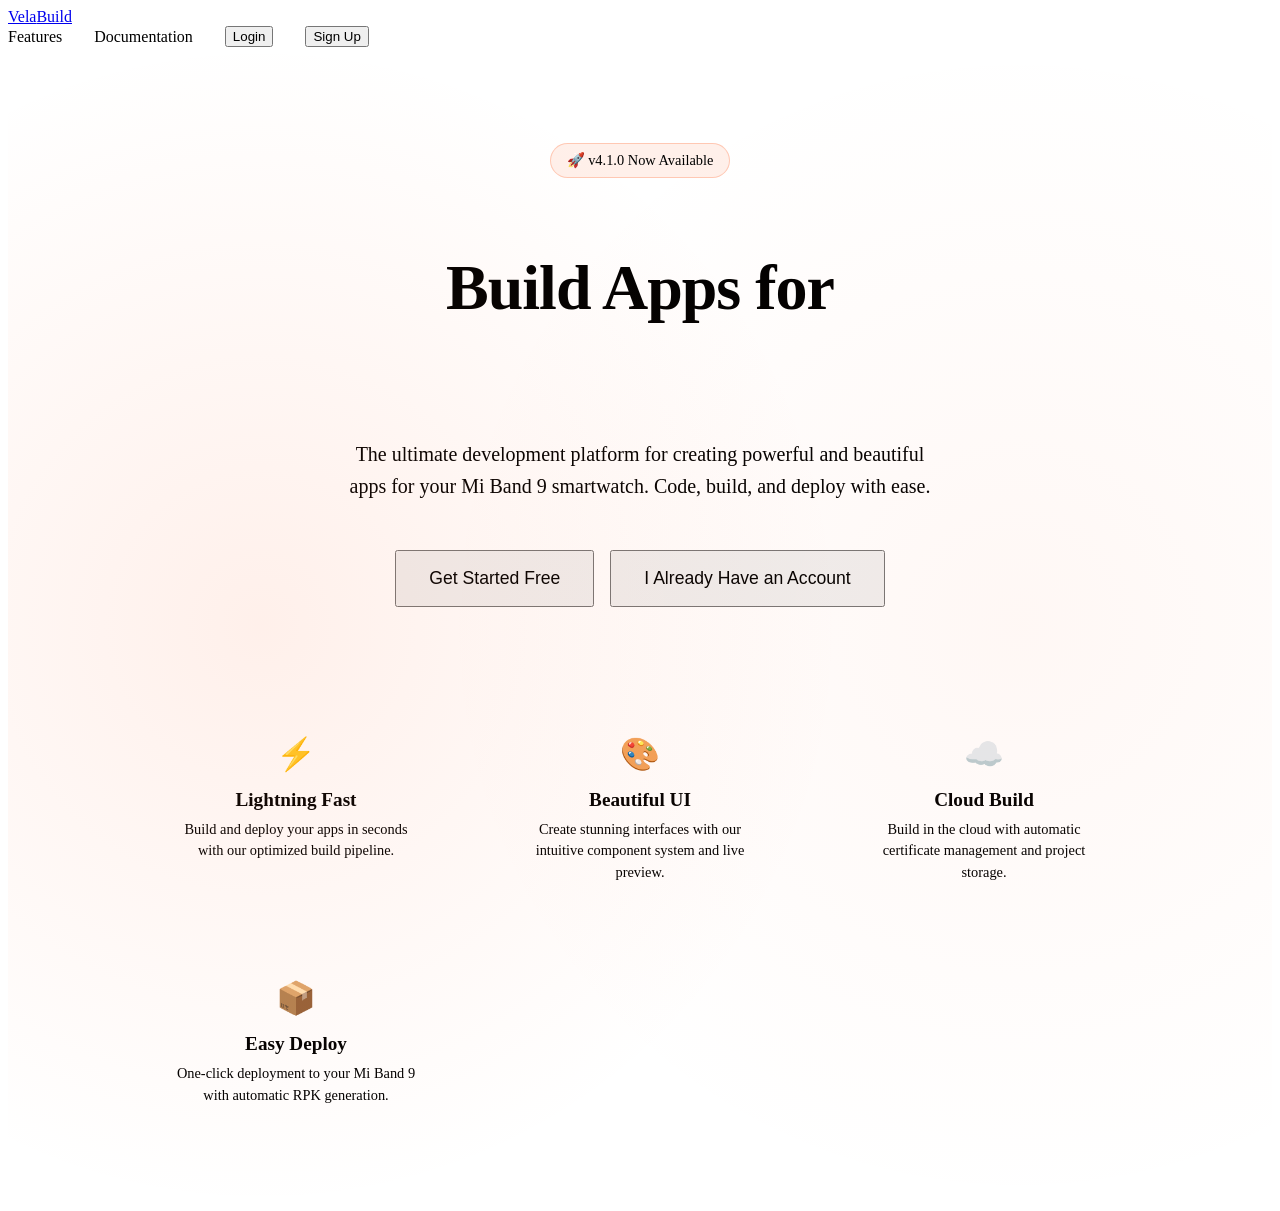
==== index.html @ e96141e5 "Add files via upload" ====
<!DOCTYPE html>
<html lang="en">
<head>
    <meta charset="UTF-8">
    <meta name="viewport" content="width=device-width, initial-scale=1.0">
    <title>VelaBuild - Mi Band 9 Development Platform</title>
    <link rel="stylesheet" href="css/style.css">
    <style>
        .landing-page {
            display: flex;
            flex-direction: column;
            min-height: 100vh;
        }

        .hero {
            flex: 1;
            display: flex;
            flex-direction: column;
            justify-content: center;
            align-items: center;
            text-align: center;
            padding: 6rem 5% 4rem;
            position: relative;
            overflow: hidden;
        }

        .hero::before {
            content: '';
            position: absolute;
            top: 0;
            left: 0;
            right: 0;
            bottom: 0;
            background: 
                radial-gradient(circle at 20% 50%, rgba(255, 107, 53, 0.1) 0%, transparent 50%),
                radial-gradient(circle at 80% 50%, rgba(255, 107, 53, 0.05) 0%, transparent 50%);
            pointer-events: none;
        }

        .hero-badge {
            background: rgba(255, 107, 53, 0.1);
            color: var(--primary);
            padding: 0.5rem 1rem;
            border-radius: 20px;
            font-size: 0.9rem;
            margin-bottom: 2rem;
            border: 1px solid rgba(255, 107, 53, 0.3);
        }

        .hero-title {
            font-size: 4rem;
            font-weight: bold;
            margin-bottom: 1.5rem;
            line-height: 1.1;
            letter-spacing: -1px;
        }

        .hero-title .highlight {
            background: var(--gradient-primary);
            -webkit-background-clip: text;
            -webkit-text-fill-color: transparent;
            background-clip: text;
        }

        .hero-subtitle {
            font-size: 1.25rem;
            color: var(--text-secondary);
            max-width: 600px;
            margin-bottom: 3rem;
            line-height: 1.6;
        }

        .hero-actions {
            display: flex;
            gap: 1rem;
            margin-bottom: 4rem;
        }

        .features {
            display: grid;
            grid-template-columns: repeat(auto-fit, minmax(250px, 1fr));
            gap: 2rem;
            max-width: 1000px;
            width: 100%;
            margin-top: 2rem;
        }

        .feature-card {
            background: var(--bg-card);
            padding: 2rem;
            border-radius: 12px;
            border: 1px solid var(--border);
            transition: all 0.3s;
        }

        .feature-card:hover {
            transform: translateY(-5px);
            border-color: var(--primary);
            box-shadow: var(--shadow-lg);
        }

        .feature-icon {
            font-size: 2rem;
            margin-bottom: 1rem;
        }

        .feature-title {
            font-size: 1.2rem;
            font-weight: 600;
            margin-bottom: 0.5rem;
        }

        .feature-description {
            color: var(--text-secondary);
            font-size: 0.9rem;
            line-height: 1.5;
        }

        .login-page {
            display: none;
            min-height: 100vh;
            justify-content: center;
            align-items: center;
            padding: 2rem;
            position: relative;
        }

        .login-page.active {
            display: flex;
        }

        .login-container {
            background: var(--bg-card);
            padding: 3rem;
            border-radius: var(--radius-xl);
            width: 100%;
            max-width: 400px;
            border: 1px solid var(--border);
            box-shadow: var(--shadow-xl);
        }

        .login-header {
            text-align: center;
            margin-bottom: 2rem;
        }

        .login-logo {
            font-size: 2.5rem;
            font-weight: bold;
            color: var(--primary);
            margin-bottom: 0.5rem;
        }

        .login-subtitle {
            color: var(--text-secondary);
            margin-top: 0.5rem;
        }

        .form-checkbox {
            display: flex;
            align-items: center;
            gap: 0.5rem;
            margin-bottom: 1.5rem;
            color: var(--text-secondary);
            font-size: 0.9rem;
        }

        .form-checkbox input[type="checkbox"] {
            accent-color: var(--primary);
        }

        .btn-login {
            width: 100%;
            padding: 0.875rem;
            background: var(--gradient-primary);
            color: white;
            border: none;
            border-radius: var(--radius-md);
            font-size: 1rem;
            font-weight: 600;
            cursor: pointer;
            transition: all 0.3s;
        }

        .btn-login:hover {
            transform: translateY(-2px);
            box-shadow: 0 6px 20px rgba(255, 107, 53, 0.4);
        }

        .login-footer {
            text-align: center;
            margin-top: 1.5rem;
            color: var(--text-secondary);
            font-size: 0.9rem;
        }

        .login-footer a {
            color: var(--primary);
            text-decoration: none;
            font-weight: 500;
        }

        .login-footer a:hover {
            text-decoration: underline;
        }

        .error-message {
            background: rgba(244, 67, 54, 0.1);
            color: var(--error);
            padding: 0.75rem;
            border-radius: var(--radius-md);
            margin-bottom: 1rem;
            font-size: 0.9rem;
            display: none;
        }

        .error-message.show {
            display: block;
        }

        .back-to-home {
            position: absolute;
            top: 2rem;
            left: 2rem;
            color: var(--text-secondary);
            text-decoration: none;
            display: flex;
            align-items: center;
            gap: 0.5rem;
            transition: color 0.3s;
        }

        .back-to-home:hover {
            color: var(--text-primary);
        }

        @media (max-width: 768px) {
            .hero-title {
                font-size: 2.5rem;
            }
            
            .hero-subtitle {
                font-size: 1rem;
            }
            
            .features {
                grid-template-columns: 1fr;
            }
            
            .login-container {
                padding: 2rem;
            }
        }
    </style>
</head>
<body>
    <!-- Landing Page -->
    <div id="landingPage" class="landing-page">
        <nav class="navbar">
            <a href="/" class="logo">Vela<span>Build</span></a>
            <div style="display: flex; gap: 2rem; align-items: center;">
                <a href="#features" style="color: var(--text-secondary); text-decoration: none;">Features</a>
                <a href="#" style="color: var(--text-secondary); text-decoration: none;">Documentation</a>
                <button class="btn btn-outline" onclick="showLogin()">Login</button>
                <button class="btn btn-primary" onclick="showSignup()">Sign Up</button>
            </div>
        </nav>

        <div class="hero">
            <div class="hero-badge">🚀 v4.1.0 Now Available</div>
            <h1 class="hero-title">
                Build Apps for<br/>
                <span class="highlight">Mi Band 9</span>
            </h1>
            <p class="hero-subtitle">
                The ultimate development platform for creating powerful and beautiful apps 
                for your Mi Band 9 smartwatch. Code, build, and deploy with ease.
            </p>
            <div class="hero-actions">
                <button class="btn btn-primary" onclick="showSignup()" style="font-size: 1.1rem; padding: 1rem 2rem;">
                    Get Started Free
                </button>
                <button class="btn btn-outline" onclick="showLogin()" style="font-size: 1.1rem; padding: 1rem 2rem;">
                    I Already Have an Account
                </button>
            </div>

            <div class="features" id="features">
                <div class="feature-card">
                    <div class="feature-icon">⚡</div>
                    <div class="feature-title">Lightning Fast</div>
                    <div class="feature-description">
                        Build and deploy your apps in seconds with our optimized build pipeline.
                    </div>
                </div>
                <div class="feature-card">
                    <div class="feature-icon">🎨</div>
                    <div class="feature-title">Beautiful UI</div>
                    <div class="feature-description">
                        Create stunning interfaces with our intuitive component system and live preview.
                    </div>
                </div>
                <div class="feature-card">
                    <div class="feature-icon">☁️</div>
                    <div class="feature-title">Cloud Build</div>
                    <div class="feature-description">
                        Build in the cloud with automatic certificate management and project storage.
                    </div>
                </div>
                <div class="feature-card">
                    <div class="feature-icon">📦</div>
                    <div class="feature-title">Easy Deploy</div>
                    <div class="feature-description">
                        One-click deployment to your Mi Band 9 with automatic RPK generation.
                    </div>
                </div>
            </div>
        </div>
    </div>

    <!-- Login Page -->
    <div id="loginPage" class="login-page">
        <a href="#" class="back-to-home" onclick="showLanding()">
            ← Back to Home
        </a>
        
        <div class="login-container fade-in">
            <div class="login-header">
                <div class="login-logo">Vela<span style="color: white;">Build</span></div>
                <p class="login-subtitle" id="loginSubtitle">Welcome back! Please login to continue.</p>
            </div>

            <div class="error-message" id="errorMessage"></div>

            <form id="loginForm" onsubmit="handleAuth(event)">
                <div class="form-group">
                    <label class="form-label" for="username">Username</label>
                    <input type="text" id="username" class="form-input" placeholder="Enter your username" required>
                </div>

                <div class="form-group">
                    <label class="form-label" for="password">Password</label>
                    <input type="password" id="password" class="form-input" placeholder="Enter your password" required>
                </div>

                <div class="form-checkbox">
                    <input type="checkbox" id="rememberMe">
                    <label for="rememberMe">Remember me</label>
                </div>

                <button type="submit" class="btn-login" id="authButton">
                    Login
                </button>
            </form>

            <div class="login-footer">
                <p id="loginFooter">Don't have an account? <a href="#" onclick="showSignup()">Sign up</a></p>
            </div>
        </div>
    </div>

    <script src="js/auth.js"></script>
    <script>
        let isLoginMode = true;

        function showLogin() {
            isLoginMode = true;
            document.getElementById('landingPage').style.display = 'none';
            document.getElementById('loginPage').classList.add('active');
            document.getElementById('loginSubtitle').textContent = 'Welcome back! Please login to continue.';
            document.getElementById('loginFooter').innerHTML = 'Don\'t have an account? <a href="#" onclick="showSignup()">Sign up</a>';
            document.getElementById('authButton').textContent = 'Login';
            clearError();
        }

        function showSignup() {
            isLoginMode = false;
            document.getElementById('landingPage').style.display = 'none';
            document.getElementById('loginPage').classList.add('active');
            document.getElementById('loginSubtitle').textContent = 'Create your account to get started.';
            document.getElementById('loginFooter').innerHTML = 'Already have an account? <a href="#" onclick="showLogin()">Login</a>';
            document.getElementById('authButton').textContent = 'Sign Up';
            clearError();
        }

        function showLanding() {
            document.getElementById('loginPage').classList.remove('active');
            document.getElementById('landingPage').style.display = 'flex';
        }

        function showError(message) {
            const errorElement = document.getElementById('errorMessage');
            errorElement.textContent = message;
            errorElement.classList.add('show');
        }

        function clearError() {
            const errorElement = document.getElementById('errorMessage');
            errorElement.textContent = '';
            errorElement.classList.remove('show');
        }

        async function handleAuth(event) {
            event.preventDefault();
            clearError();
            
            const username = document.getElementById('username').value;
            const password = document.getElementById('password').value;
            const rememberMe = document.getElementById('rememberMe').checked;
            
            if (!username || !password) {
                showError('Please fill in all fields');
                return;
            }
            
            if (!isLoginMode) {
                if (username.length < 3) {
                    showError('Username must be at least 3 characters');
                    return;
                }
                
                const passwordError = auth.validatePassword(password);
                if (passwordError) {
                    showError(passwordError);
                    return;
                }
            }
            
            const button = document.getElementById('authButton');
            button.innerHTML = '<span class="spinner"></span>';
            button.disabled = true;
            
            try {
                const result = isLoginMode 
                    ? await auth.login(username, password)
                    : await auth.signup(username, password);
                
                if (result.success) {
                    auth.saveSession(username, password, rememberMe);
                    showError(isLoginMode ? 'Login successful! Redirecting...' : 'Account created! Redirecting...');
                    setTimeout(() => {
                        window.location.href = 'dashboard.html';
                    }, 1000);
                } else {
                    showError(result.error || 'Authentication failed');
                }
            } catch (error) {
                showError('Network error. Please try again.');
            } finally {
                button.innerHTML = isLoginMode ? 'Login' : 'Sign Up';
                button.disabled = false;
            }
        }

        // Check for existing session
        document.addEventListener('DOMContentLoaded', () => {
            if (auth.isLoggedIn()) {
                window.location.href = 'dashboard.html';
            }
        });
    </script>
</body>
</html>
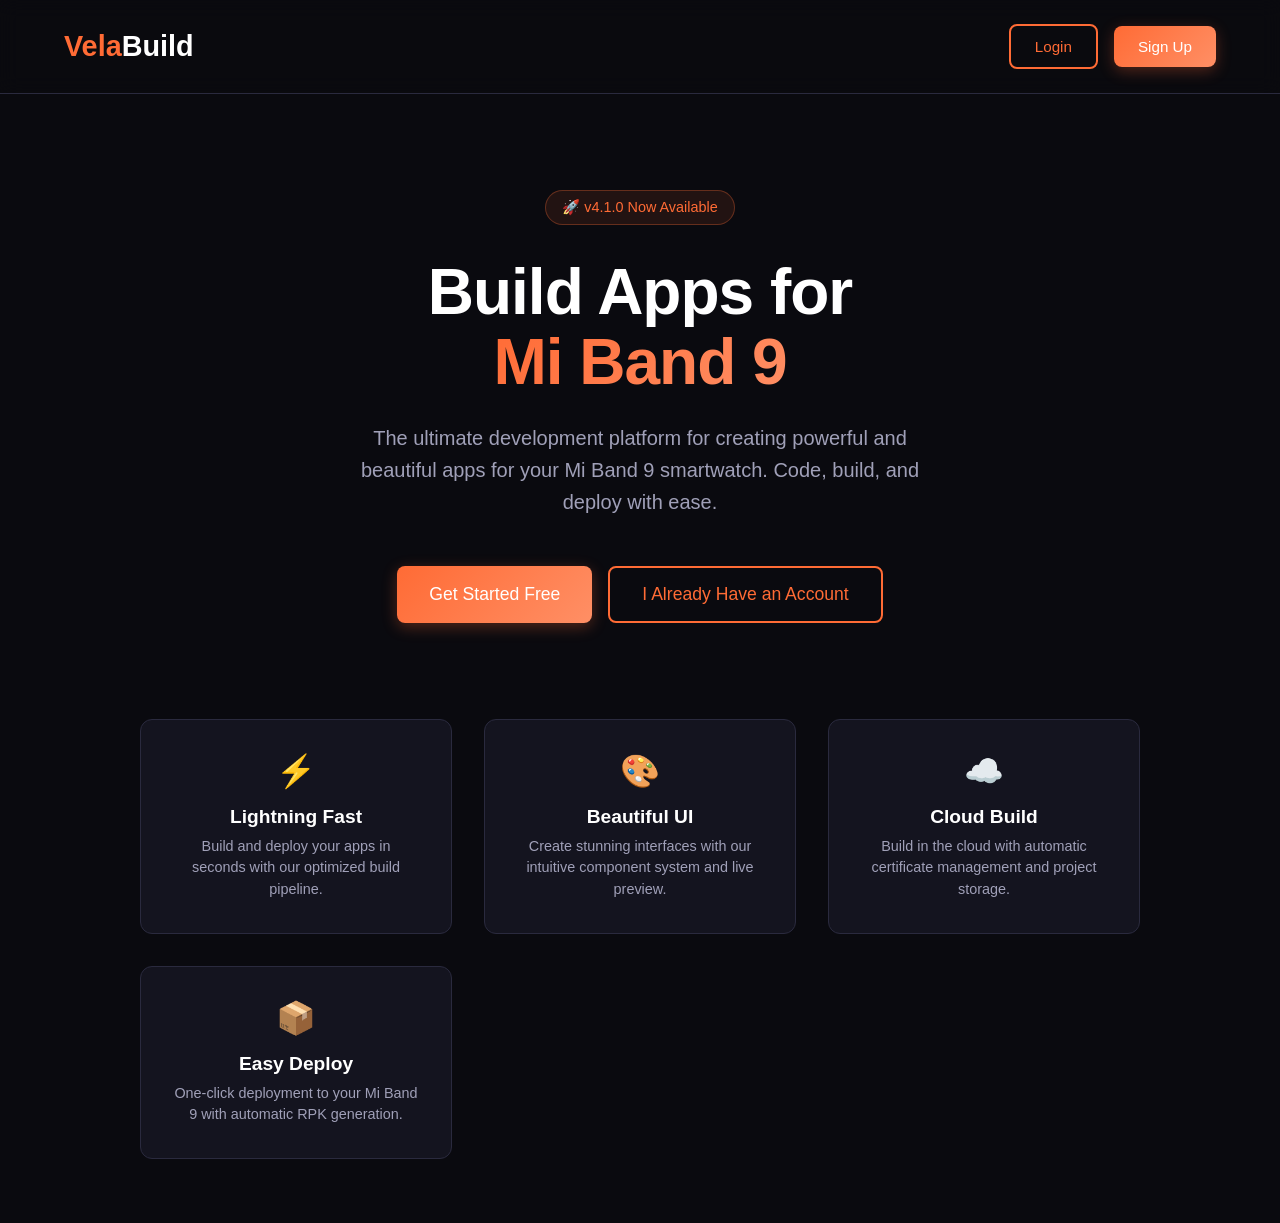
==== commit faf5ae0a: "Update index.html" ====
--- a/index.html
+++ b/index.html
@@ -4,12 +4,103 @@
     <meta charset="UTF-8">
     <meta name="viewport" content="width=device-width, initial-scale=1.0">
     <title>VelaBuild - Mi Band 9 Development Platform</title>
-    <link rel="stylesheet" href="css/style.css">
     <style>
+        :root {
+            --primary: #FF6B35;
+            --primary-dark: #E55A2B;
+            --bg-dark: #0A0A0F;
+            --bg-card: #14141F;
+            --bg-input: #1A1A2E;
+            --text-primary: #FFFFFF;
+            --text-secondary: #A0A0B8;
+            --text-muted: #6B6B80;
+            --border: #2A2A3E;
+            --success: #4CAF50;
+            --error: #f44336;
+            --warning: #FFC107;
+            --gradient: linear-gradient(135deg, #FF6B35 0%, #FF8F65 100%);
+        }
+
+        * {
+            margin: 0;
+            padding: 0;
+            box-sizing: border-box;
+        }
+
+        body {
+            font-family: -apple-system, BlinkMacSystemFont, 'Segoe UI', Roboto, sans-serif;
+            background: var(--bg-dark);
+            color: var(--text-primary);
+            min-height: 100vh;
+        }
+
         .landing-page {
             display: flex;
             flex-direction: column;
             min-height: 100vh;
+        }
+
+        .navbar {
+            display: flex;
+            justify-content: space-between;
+            align-items: center;
+            padding: 1.5rem 5%;
+            background: rgba(10, 10, 15, 0.9);
+            backdrop-filter: blur(10px);
+            border-bottom: 1px solid var(--border);
+            position: sticky;
+            top: 0;
+            z-index: 100;
+        }
+
+        .logo {
+            font-size: 1.8rem;
+            font-weight: bold;
+            color: var(--primary);
+            text-decoration: none;
+        }
+
+        .logo span {
+            color: var(--text-primary);
+        }
+
+        .nav-links {
+            display: flex;
+            gap: 1rem;
+            align-items: center;
+        }
+
+        .btn {
+            padding: 0.75rem 1.5rem;
+            border-radius: 8px;
+            border: none;
+            cursor: pointer;
+            font-size: 0.95rem;
+            font-weight: 500;
+            transition: all 0.3s;
+            text-decoration: none;
+            display: inline-block;
+        }
+
+        .btn-primary {
+            background: var(--gradient);
+            color: white;
+            box-shadow: 0 4px 15px rgba(255, 107, 53, 0.3);
+        }
+
+        .btn-primary:hover {
+            transform: translateY(-2px);
+            box-shadow: 0 6px 20px rgba(255, 107, 53, 0.4);
+        }
+
+        .btn-outline {
+            background: transparent;
+            color: var(--primary);
+            border: 2px solid var(--primary);
+        }
+
+        .btn-outline:hover {
+            background: rgba(255, 107, 53, 0.1);
         }
 
         .hero {
@@ -21,20 +112,6 @@
             text-align: center;
             padding: 6rem 5% 4rem;
             position: relative;
-            overflow: hidden;
-        }
-
-        .hero::before {
-            content: '';
-            position: absolute;
-            top: 0;
-            left: 0;
-            right: 0;
-            bottom: 0;
-            background: 
-                radial-gradient(circle at 20% 50%, rgba(255, 107, 53, 0.1) 0%, transparent 50%),
-                radial-gradient(circle at 80% 50%, rgba(255, 107, 53, 0.05) 0%, transparent 50%);
-            pointer-events: none;
         }
 
         .hero-badge {
@@ -56,7 +133,7 @@
         }
 
         .hero-title .highlight {
-            background: var(--gradient-primary);
+            background: var(--gradient);
             -webkit-background-clip: text;
             -webkit-text-fill-color: transparent;
             background-clip: text;
@@ -96,7 +173,7 @@
         .feature-card:hover {
             transform: translateY(-5px);
             border-color: var(--primary);
-            box-shadow: var(--shadow-lg);
+            box-shadow: 0 10px 30px rgba(0, 0, 0, 0.3);
         }
 
         .feature-icon {
@@ -132,11 +209,11 @@
         .login-container {
             background: var(--bg-card);
             padding: 3rem;
-            border-radius: var(--radius-xl);
+            border-radius: 16px;
             width: 100%;
             max-width: 400px;
             border: 1px solid var(--border);
-            box-shadow: var(--shadow-xl);
+            box-shadow: 0 20px 60px rgba(0, 0, 0, 0.3);
         }
 
         .login-header {
@@ -154,6 +231,35 @@
         .login-subtitle {
             color: var(--text-secondary);
             margin-top: 0.5rem;
+        }
+
+        .form-group {
+            margin-bottom: 1.5rem;
+        }
+
+        .form-label {
+            display: block;
+            margin-bottom: 0.5rem;
+            color: var(--text-secondary);
+            font-size: 0.9rem;
+            font-weight: 500;
+        }
+
+        .form-input {
+            width: 100%;
+            padding: 0.75rem 1rem;
+            background: var(--bg-input);
+            border: 1px solid var(--border);
+            border-radius: 8px;
+            color: var(--text-primary);
+            font-size: 1rem;
+            transition: all 0.3s;
+        }
+
+        .form-input:focus {
+            outline: none;
+            border-color: var(--primary);
+            box-shadow: 0 0 0 3px rgba(255, 107, 53, 0.1);
         }
 
         .form-checkbox {
@@ -172,10 +278,10 @@
         .btn-login {
             width: 100%;
             padding: 0.875rem;
-            background: var(--gradient-primary);
+            background: var(--gradient);
             color: white;
             border: none;
-            border-radius: var(--radius-md);
+            border-radius: 8px;
             font-size: 1rem;
             font-weight: 600;
             cursor: pointer;
@@ -198,6 +304,7 @@
             color: var(--primary);
             text-decoration: none;
             font-weight: 500;
+            cursor: pointer;
         }
 
         .login-footer a:hover {
@@ -208,7 +315,7 @@
             background: rgba(244, 67, 54, 0.1);
             color: var(--error);
             padding: 0.75rem;
-            border-radius: var(--radius-md);
+            border-radius: 8px;
             margin-bottom: 1rem;
             font-size: 0.9rem;
             display: none;
@@ -224,29 +331,49 @@
             left: 2rem;
             color: var(--text-secondary);
             text-decoration: none;
-            display: flex;
-            align-items: center;
-            gap: 0.5rem;
-            transition: color 0.3s;
+            cursor: pointer;
         }
 
         .back-to-home:hover {
             color: var(--text-primary);
+        }
+
+        .spinner {
+            display: inline-block;
+            width: 20px;
+            height: 20px;
+            border: 3px solid rgba(255, 255, 255, 0.3);
+            border-radius: 50%;
+            border-top-color: #fff;
+            animation: spin 0.8s ease-in-out infinite;
+        }
+
+        @keyframes spin {
+            to { transform: rotate(360deg); }
+        }
+
+        @keyframes fadeIn {
+            from { opacity: 0; transform: translateY(10px); }
+            to { opacity: 1; transform: translateY(0); }
+        }
+
+        .fade-in {
+            animation: fadeIn 0.3s ease-out;
         }
 
         @media (max-width: 768px) {
             .hero-title {
                 font-size: 2.5rem;
             }
-            
             .hero-subtitle {
                 font-size: 1rem;
             }
-            
             .features {
                 grid-template-columns: 1fr;
             }
-            
+            .nav-links {
+                gap: 0.5rem;
+            }
             .login-container {
                 padding: 2rem;
             }
@@ -258,9 +385,7 @@
     <div id="landingPage" class="landing-page">
         <nav class="navbar">
             <a href="/" class="logo">Vela<span>Build</span></a>
-            <div style="display: flex; gap: 2rem; align-items: center;">
-                <a href="#features" style="color: var(--text-secondary); text-decoration: none;">Features</a>
-                <a href="#" style="color: var(--text-secondary); text-decoration: none;">Documentation</a>
+            <div class="nav-links">
                 <button class="btn btn-outline" onclick="showLogin()">Login</button>
                 <button class="btn btn-primary" onclick="showSignup()">Sign Up</button>
             </div>
@@ -285,7 +410,7 @@
                 </button>
             </div>
 
-            <div class="features" id="features">
+            <div class="features">
                 <div class="feature-card">
                     <div class="feature-icon">⚡</div>
                     <div class="feature-title">Lightning Fast</div>
@@ -318,11 +443,9 @@
         </div>
     </div>
 
-    <!-- Login Page -->
+    <!-- Login/Signup Page -->
     <div id="loginPage" class="login-page">
-        <a href="#" class="back-to-home" onclick="showLanding()">
-            ← Back to Home
-        </a>
+        <a class="back-to-home" onclick="showLanding()">← Back to Home</a>
         
         <div class="login-container fade-in">
             <div class="login-header">
@@ -332,7 +455,7 @@
 
             <div class="error-message" id="errorMessage"></div>
 
-            <form id="loginForm" onsubmit="handleAuth(event)">
+            <form id="authForm" onsubmit="handleAuth(event)">
                 <div class="form-group">
                     <label class="form-label" for="username">Username</label>
                     <input type="text" id="username" class="form-input" placeholder="Enter your username" required>
@@ -348,19 +471,17 @@
                     <label for="rememberMe">Remember me</label>
                 </div>
 
-                <button type="submit" class="btn-login" id="authButton">
-                    Login
-                </button>
+                <button type="submit" class="btn-login" id="authButton">Login</button>
             </form>
 
             <div class="login-footer">
-                <p id="loginFooter">Don't have an account? <a href="#" onclick="showSignup()">Sign up</a></p>
+                <p id="loginFooter">Don't have an account? <a onclick="showSignup()">Sign up</a></p>
             </div>
         </div>
     </div>
 
-    <script src="js/auth.js"></script>
     <script>
+        const API_URL = 'https://rdfxvelaapi.share.zrok.io';
         let isLoginMode = true;
 
         function showLogin() {
@@ -368,7 +489,7 @@
             document.getElementById('landingPage').style.display = 'none';
             document.getElementById('loginPage').classList.add('active');
             document.getElementById('loginSubtitle').textContent = 'Welcome back! Please login to continue.';
-            document.getElementById('loginFooter').innerHTML = 'Don\'t have an account? <a href="#" onclick="showSignup()">Sign up</a>';
+            document.getElementById('loginFooter').innerHTML = 'Don\'t have an account? <a onclick="showSignup()">Sign up</a>';
             document.getElementById('authButton').textContent = 'Login';
             clearError();
         }
@@ -378,7 +499,7 @@
             document.getElementById('landingPage').style.display = 'none';
             document.getElementById('loginPage').classList.add('active');
             document.getElementById('loginSubtitle').textContent = 'Create your account to get started.';
-            document.getElementById('loginFooter').innerHTML = 'Already have an account? <a href="#" onclick="showLogin()">Login</a>';
+            document.getElementById('loginFooter').innerHTML = 'Already have an account? <a onclick="showLogin()">Login</a>';
             document.getElementById('authButton').textContent = 'Sign Up';
             clearError();
         }
@@ -398,6 +519,27 @@
             const errorElement = document.getElementById('errorMessage');
             errorElement.textContent = '';
             errorElement.classList.remove('show');
+        }
+
+        function validatePassword(password) {
+            if (password.length < 8) return 'Password must be at least 8 characters';
+            if (!/[A-Z]/.test(password)) return 'Password must contain at least one uppercase letter';
+            if (!/[!@#$%^&*()_+\-=\[\]{};':"\\|,.<>\/?]/.test(password)) return 'Password must contain at least one symbol';
+            return null;
+        }
+
+        async function apiRequest(endpoint, data) {
+            const url = `${API_URL}${endpoint}`;
+            try {
+                const response = await fetch(url, {
+                    method: 'POST',
+                    headers: { 'Content-Type': 'application/json' },
+                    body: JSON.stringify(data),
+                });
+                return await response.json();
+            } catch (error) {
+                return { success: false, error: 'Network error', log: error.message };
+            }
         }
 
         async function handleAuth(event) {
@@ -419,7 +561,7 @@
                     return;
                 }
                 
-                const passwordError = auth.validatePassword(password);
+                const passwordError = validatePassword(password);
                 if (passwordError) {
                     showError(passwordError);
                     return;
@@ -431,12 +573,19 @@
             button.disabled = true;
             
             try {
-                const result = isLoginMode 
-                    ? await auth.login(username, password)
-                    : await auth.signup(username, password);
+                const endpoint = isLoginMode ? '/login' : '/signup';
+                const result = await apiRequest(endpoint, { username, password });
                 
                 if (result.success) {
-                    auth.saveSession(username, password, rememberMe);
+                    // Store session
+                    const session = {
+                        username,
+                        loggedAt: new Date().toISOString(),
+                        rememberPassword: rememberMe,
+                        password: rememberMe ? password : null
+                    };
+                    localStorage.setItem('velabuild_session', JSON.stringify(session));
+                    
                     showError(isLoginMode ? 'Login successful! Redirecting...' : 'Account created! Redirecting...');
                     setTimeout(() => {
                         window.location.href = 'dashboard.html';
@@ -454,10 +603,11 @@
 
         // Check for existing session
         document.addEventListener('DOMContentLoaded', () => {
-            if (auth.isLoggedIn()) {
+            const session = localStorage.getItem('velabuild_session');
+            if (session) {
                 window.location.href = 'dashboard.html';
             }
         });
     </script>
 </body>
-</html>+</html>
